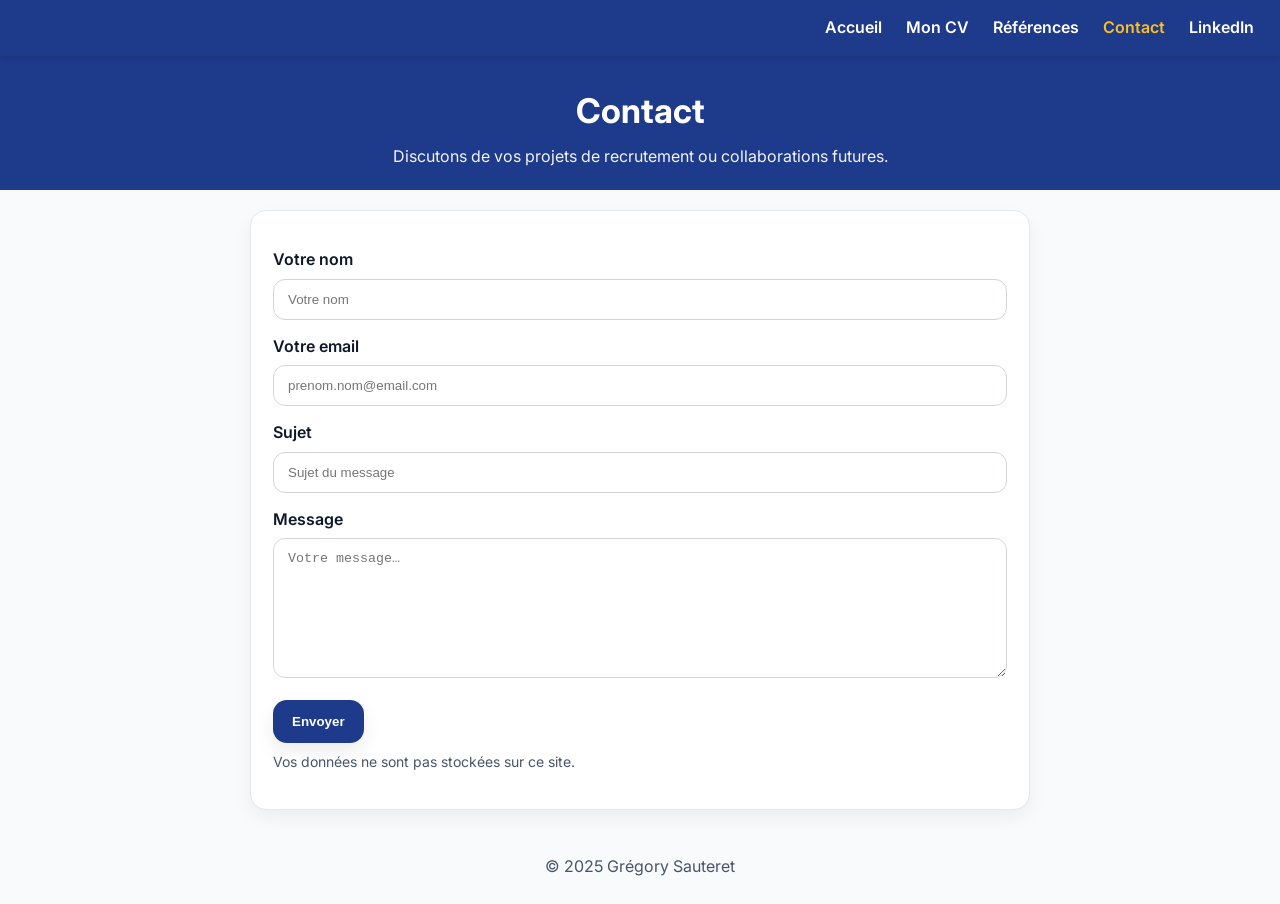
==== contact.html @ 287b47a6 "Add files via upload" ====
<!doctype html>
<html lang="fr">
<head>
<meta charset="utf-8" />
<meta name="viewport" content="width=device-width, initial-scale=1" />
<title>Contact — Grégory Sauteret</title>
<meta name="description" content="Contactez Grégory Sauteret pour vos besoins de recrutement tech et projets de talent acquisition." />
<link href="https://fonts.googleapis.com/css2?family=Inter:wght@400;600;700&display=swap" rel="stylesheet"/>

<style>
  :root{ --bg:#f9fafb; --text:#0f172a; --muted:#475569; --brand:#1e3a8a; --accent:#fbbf24; }
  @media (prefers-color-scheme:dark){
    :root{ --bg:#0b0c10; --text:#e8eaed; --muted:#a6adbb; --brand:#1e40af; --accent:#facc15; }
  }

  *{box-sizing:border-box}
  body{margin:0;font-family:'Inter',system-ui,-apple-system,Segoe UI,Roboto,Ubuntu,sans-serif;background:var(--bg);color:var(--text);line-height:1.6}

  /* Nav avec brillance dorée */
  nav{position:fixed;top:0;left:0;right:0;z-index:1000;height:56px;background:var(--brand);
      display:flex;align-items:center;justify-content:flex-end;gap:20px;padding:0 24px;box-shadow:0 2px 6px rgba(0,0,0,.1)}
  nav a{color:#fff;text-decoration:none;font-weight:600;position:relative;overflow:hidden;padding:0 2px;transition:color .3s}
  nav a::before{content:"";position:absolute;top:0;left:-100%;width:100%;height:100%;
      background:linear-gradient(120deg,transparent,rgba(251,191,36,.85),transparent);transition:all .6s ease}
  nav a:hover{color:var(--accent)} nav a:hover::before{left:100%}
  nav a::after{content:"";position:absolute;left:0;bottom:-3px;width:0;height:2px;background:var(--accent);transition:width .3s}
  nav a:hover::after{width:100%} nav a[aria-current="page"]{color:var(--accent)} nav a[aria-current="page"]::after{width:100%}

  header{margin-top:56px;background:var(--brand);color:#fff;padding:28px 20px 20px;text-align:center}
  header h1{margin:0 0 6px;font-size:clamp(24px,4.6vw,34px)} header p{margin:0;opacity:.95}

  main{max-width:820px;margin:0 auto;padding:20px}
  .card{background:#fff;border:1px solid #e5e7eb;border-radius:16px;padding:22px;box-shadow:0 8px 18px rgba(0,0,0,.05)}
  @media (prefers-color-scheme:dark){
    .card{background:#121319;border-color:rgba(255,255,255,.12);box-shadow:0 8px 24px rgba(0,0,0,.45)}
  }

  label{font-weight:600;display:block;margin:14px 0 6px}
  input, textarea{width:100%;padding:12px 14px;border-radius:12px;border:1px solid #d1d5db;background:#fff;color:#111}
  textarea{min-height:140px;resize:vertical}
  @media (prefers-color-scheme:dark){
    input,textarea{background:#0f1115;color:#e8eaed;border-color:#2a2f3a}
  }

  /* Boutons UNIFIÉS (bleu → texte doré au survol + haptique) */
  .btn{
    display:inline-flex;align-items:center;justify-content:center;
    padding:13px 18px;border-radius:14px;font-weight:700;text-decoration:none;cursor:pointer;
    border:1px solid transparent;background:var(--brand);color:#fff;
    box-shadow:0 8px 18px rgba(0,0,0,.08);
    transition:transform .14s ease,color .18s ease,box-shadow .18s ease;
  }
  .btn:hover{transform:scale(1.1);color:var(--accent);box-shadow:0 12px 26px rgba(0,0,0,.14)}
  .btn:active{transform:scale(0.985);box-shadow:0 6px 16px rgba(0,0,0,.12)}
  .actions{display:flex;gap:12px;flex-wrap:wrap;margin-top:14px}

  .hint{color:var(--muted);font-size:14px;margin-top:8px}
  .alert{border-radius:12px;padding:12px 14px;margin-top:14px;font-weight:600}
  .ok{background:#ecfdf5;color:#065f46;border:1px solid #bbf7d0}
  .err{background:#fef2f2;color:#991b1b;border:1px solid #fecaca}

  footer{text-align:center;color:var(--muted);padding:24px}
</style>
</head>
<body>
  <nav>
    <a href="index.html">Accueil</a>
    <a href="cvinteractif.html">Mon CV</a>
    <a href="references.html">Références</a>
    <a href="contact.html" aria-current="page">Contact</a>
    <a href="https://www.linkedin.com/in/gsauteret/" target="_blank" rel="noopener">LinkedIn</a>
  </nav>

  <header>
    <h1>Contact</h1>
    <p>Discutons de vos projets de recrutement ou collaborations futures.</p>
  </header>

  <main>
    <div class="card">
      <form id="contactForm" action="https://formspree.io/f/xpwyjjzn" method="POST" novalidate>
        <label for="name">Votre nom</label>
        <input id="name" name="name" type="text" placeholder="Votre nom" required />

        <label for="email">Votre email</label>
        <input id="email" name="_replyto" type="email" placeholder="prenom.nom@email.com" required />

        <label for="subject">Sujet</label>
        <input id="subject" name="subject" type="text" placeholder="Sujet du message" required />

        <label for="message">Message</label>
        <textarea id="message" name="message" placeholder="Votre message…" required></textarea>

        <!-- Honeypot anti-bot -->
        <input type="text" name="_gotcha" style="display:none" tabindex="-1" autocomplete="off" />

        <div class="actions">
          <button class="btn" id="sendBtn" type="submit">Envoyer</button>
          
        </div>

        <p class="hint">Vos données ne sont pas stockées sur ce site.</p>
        <div id="ok" class="alert ok" style="display:none">Merci ! Votre message a bien été envoyé.</div>
        <div id="ko" class="alert err" style="display:none">Oups, l’envoi a échoué. Réessayez plus tard ou via LinkedIn.</div>
      </form>
    </div>
  </main>

  <footer>© 2025 Grégory Sauteret</footer>

  <script>
    // Envoi AJAX Formspree + états propres
    const form = document.getElementById('contactForm');
    const ok = document.getElementById('ok');
    const ko = document.getElementById('ko');
    const btn = document.getElementById('sendBtn');

    form.addEventListener('submit', async (e)=>{
      e.preventDefault();
      ok.style.display='none'; ko.style.display='none';
      btn.disabled = true;

      try{
        const fd = new FormData(form);
        const r = await fetch(form.action, { method:'POST', body:fd, headers:{ 'Accept':'application/json' }});
        if(r.ok){
          ok.style.display='block';
          form.reset();
        }else{
          ko.style.display='block';
        }
      }catch(_){
        ko.style.display='block';
      }finally{
        btn.disabled = false;
      }
    });

    // Haptique pour tous les .btn
    (function(){
      if(!("vibrate" in navigator)) return;
      const buzzHover = ()=>navigator.vibrate(18);
      const buzzClick = ()=>navigator.vibrate(10);
      document.querySelectorAll(".btn").forEach(b=>{
        b.addEventListener("mouseenter",buzzHover,{passive:true});
        b.addEventListener("click",buzzClick,{passive:true});
      });
    })();
  </script>
</body>
</html>
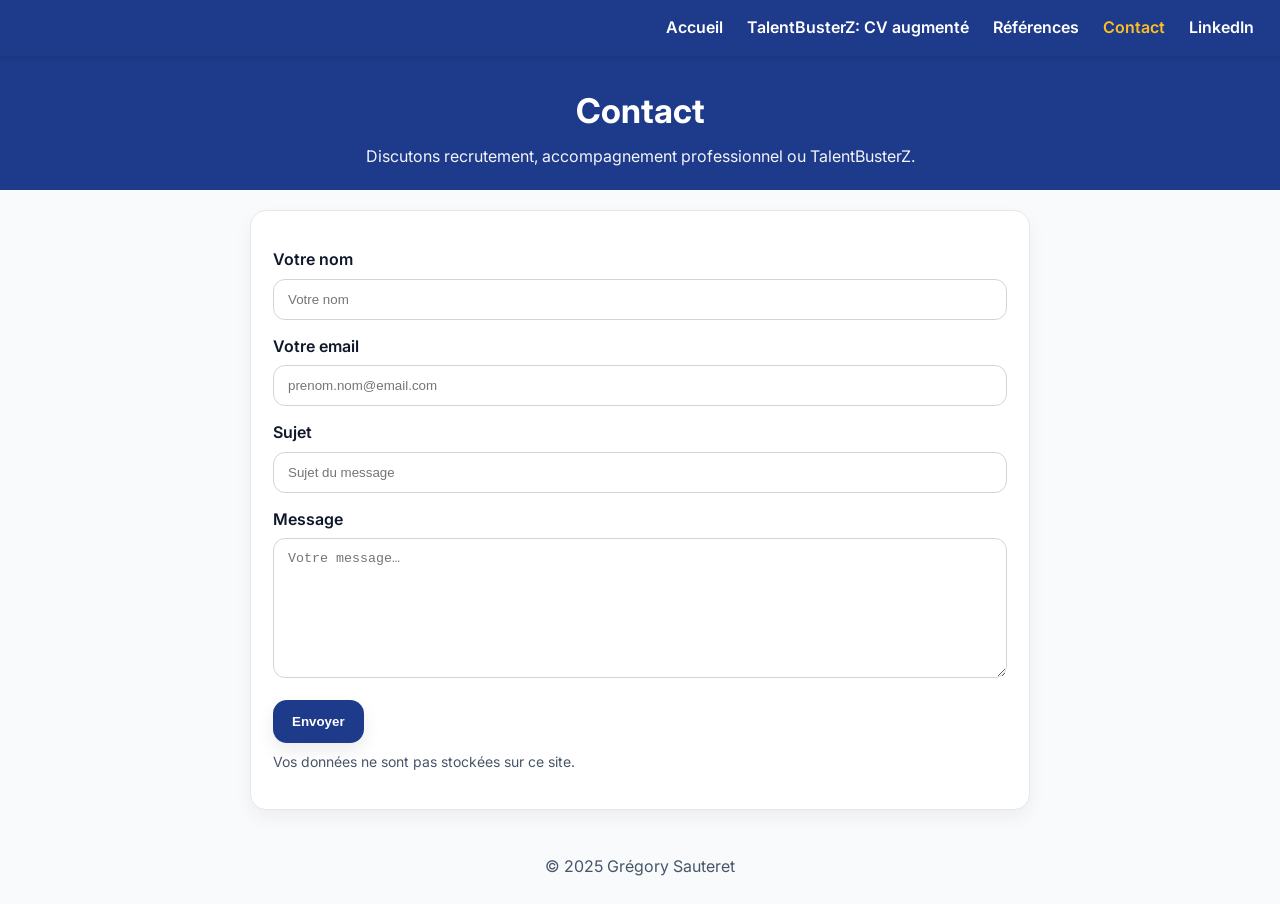
==== commit e17bfb0f: "Add files via upload" ====
--- a/contact.html
+++ b/contact.html
@@ -65,7 +65,7 @@
 <body>
   <nav>
     <a href="index.html">Accueil</a>
-    <a href="cvinteractif.html">Mon CV</a>
+    <a href="talentbusterz.html">TalentBusterZ: CV augmenté</a>
     <a href="references.html">Références</a>
     <a href="contact.html" aria-current="page">Contact</a>
     <a href="https://www.linkedin.com/in/gsauteret/" target="_blank" rel="noopener">LinkedIn</a>
@@ -73,7 +73,7 @@
 
   <header>
     <h1>Contact</h1>
-    <p>Discutons de vos projets de recrutement ou collaborations futures.</p>
+    <p>Discutons recrutement, accompagnement professionnel ou TalentBusterZ.</p>
   </header>
 
   <main>
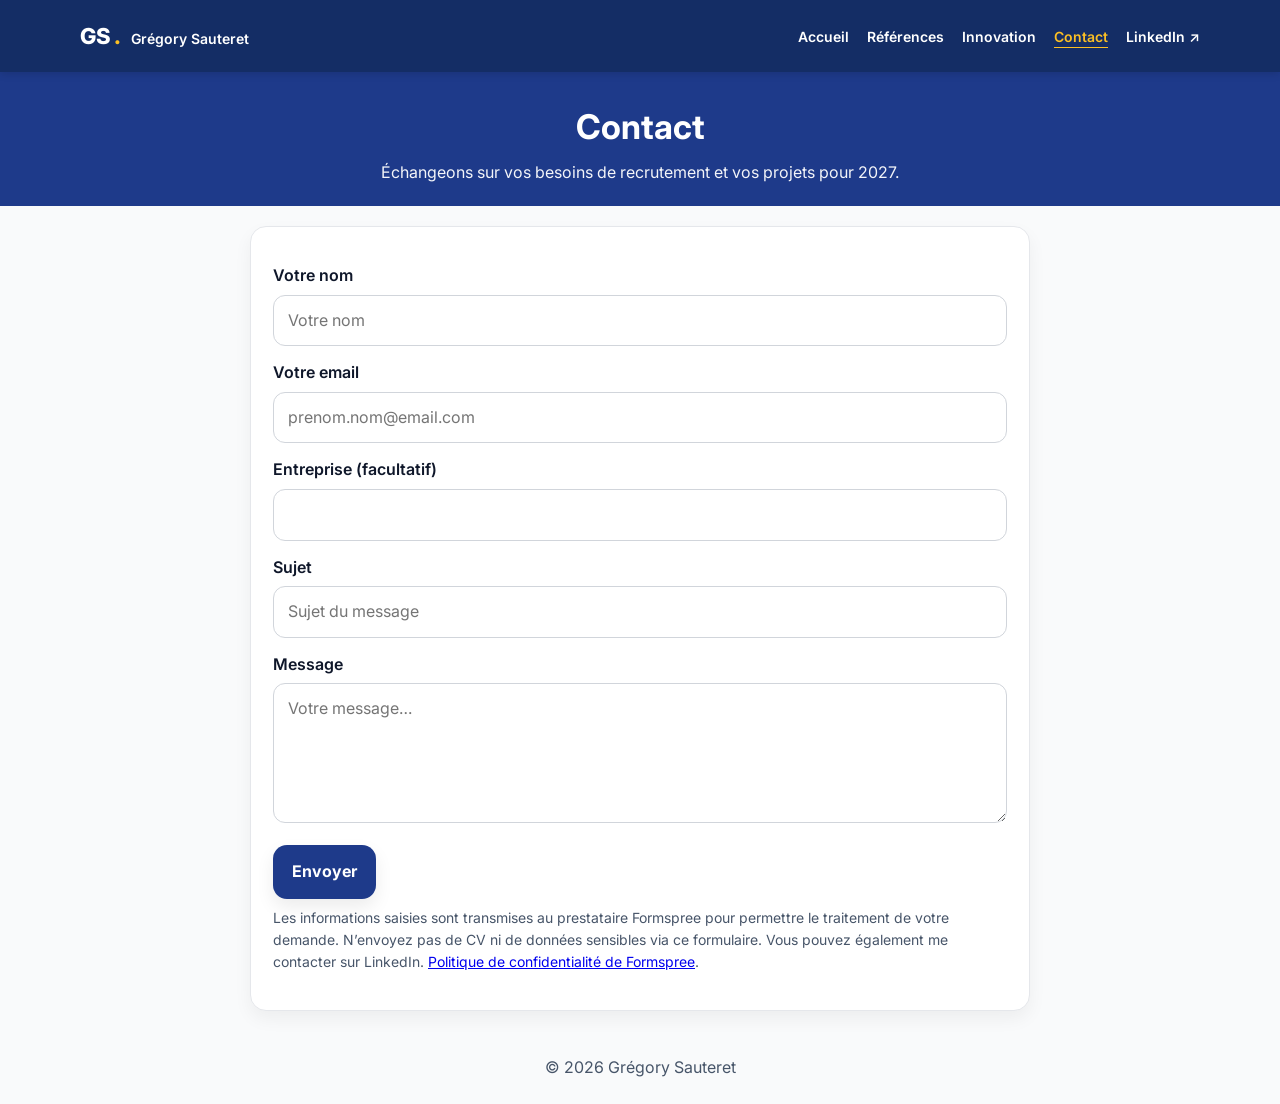
==== commit fca94db0: "Add files via upload" ====
--- a/contact.html
+++ b/contact.html
@@ -61,30 +61,27 @@
 
   footer{text-align:center;color:var(--muted);padding:24px}
 </style>
+<link rel="stylesheet" href="site.css">
 </head>
 <body>
-  <nav>
-    <a href="index.html">Accueil</a>
-    <a href="talentbusterz.html">TalentBusterZ: CV augmenté</a>
-    <a href="references.html">Références</a>
-    <a href="contact.html" aria-current="page">Contact</a>
-    <a href="https://www.linkedin.com/in/gsauteret/" target="_blank" rel="noopener">LinkedIn</a>
-  </nav>
+  <nav class="site-nav" aria-label="Navigation principale"><a class="identity" href="index.html">GS<span>.</span> <span class="identity-name">Grégory Sauteret</span></a><div class="nav-links"><a href="index.html">Accueil</a><a href="references.html">Références</a><a href="talentbusterz.html">Innovation</a><a href="contact.html" aria-current="page">Contact</a><a href="https://www.linkedin.com/in/gsauteret/" target="_blank" rel="noopener">LinkedIn ↗</a></div></nav>
 
   <header>
     <h1>Contact</h1>
-    <p>Discutons recrutement, accompagnement professionnel ou TalentBusterZ.</p>
+    <p>Échangeons sur vos besoins de recrutement et vos projets pour 2027.</p>
   </header>
 
   <main>
     <div class="card">
-      <form id="contactForm" action="https://formspree.io/f/xpwyjjzn" method="POST" novalidate>
+      <form id="contactForm" action="https://formspree.io/f/xpwyjjzn" method="POST">
         <label for="name">Votre nom</label>
-        <input id="name" name="name" type="text" placeholder="Votre nom" required />
+        <input id="name" name="name" autocomplete="name" type="text" placeholder="Votre nom" required />
 
         <label for="email">Votre email</label>
-        <input id="email" name="_replyto" type="email" placeholder="prenom.nom@email.com" required />
+        <input id="email" name="email" autocomplete="email" type="email" placeholder="prenom.nom@email.com" required />
 
+        <label for="company">Entreprise (facultatif)</label>
+        <input id="company" name="company" type="text" autocomplete="organization" />
         <label for="subject">Sujet</label>
         <input id="subject" name="subject" type="text" placeholder="Sujet du message" required />
 
@@ -99,14 +96,14 @@
           
         </div>
 
-        <p class="hint">Vos données ne sont pas stockées sur ce site.</p>
-        <div id="ok" class="alert ok" style="display:none">Merci ! Votre message a bien été envoyé.</div>
-        <div id="ko" class="alert err" style="display:none">Oups, l’envoi a échoué. Réessayez plus tard ou via LinkedIn.</div>
+        <p class="hint">Les informations saisies sont transmises au prestataire Formspree pour permettre le traitement de votre demande. N’envoyez pas de CV ni de données sensibles via ce formulaire. Vous pouvez également me contacter sur LinkedIn. <a href="https://formspree.io/legal/privacy-policy/" target="_blank" rel="noopener">Politique de confidentialité de Formspree</a>.</p>
+        <div id="ok" role="status" class="alert ok" style="display:none">Merci ! Votre message a bien été envoyé.</div>
+        <div id="ko" role="alert" class="alert err" style="display:none">Oups, l’envoi a échoué. Réessayez plus tard ou via LinkedIn.</div>
       </form>
     </div>
   </main>
 
-  <footer>© 2025 Grégory Sauteret</footer>
+  <footer>© 2026 Grégory Sauteret</footer>
 
   <script>
     // Envoi AJAX Formspree + états propres
@@ -126,6 +123,7 @@
         if(r.ok){
           ok.style.display='block';
           form.reset();
+          try { sessionStorage.setItem('gsContactSent','1'); location.assign('merci.html'); } catch (_) { /* confirmation inline */ }
         }else{
           ko.style.display='block';
         }
--- a/site.css
+++ b/site.css
@@ -0,0 +1,9 @@
+/* Navigation et accessibilité communes */
+:root{--nav-h:72px;--brand:#1e3a8a;--accent:#fbbf24}
+nav.site-nav{position:sticky;top:0;min-height:72px;height:auto;display:flex;align-items:center;justify-content:space-between;flex-wrap:wrap;gap:12px;padding:14px max(20px,calc((100% - 1120px)/2));background:#142d65;overflow:visible;font-size:14px;box-shadow:0 2px 8px #0002}
+nav.site-nav .identity{display:inline-flex;align-items:baseline;gap:3px;font-size:22px;font-weight:800;white-space:nowrap;color:#fff}
+nav.site-nav .identity>span:first-child{color:#fbbf24} nav.site-nav .identity-name{font-size:14px;font-weight:600;margin-left:7px}
+nav.site-nav .nav-links{display:flex;gap:18px;align-items:center;flex-wrap:wrap;justify-content:flex-start}nav.site-nav a{color:#fff;white-space:nowrap;overflow:visible;padding:4px 0;line-height:1.5}nav.site-nav a::before,nav.site-nav a::after{display:none}nav.site-nav a[aria-current="page"]{color:#fbbf24;text-decoration:underline;text-underline-offset:5px}nav.site-nav a:hover{color:#fbbf24}
+header{margin-top:0!important}.hero{margin-top:0!important}a:focus-visible,button:focus-visible,input:focus-visible,textarea:focus-visible,select:focus-visible,summary:focus-visible{outline:3px solid #c68b00;outline-offset:4px}button,input,textarea,select{font:inherit}a,button,summary{-webkit-tap-highlight-color:transparent}html{scroll-padding-top:140px} .btn:hover{transform:none!important}
+@media(max-width:700px){nav.site-nav{position:relative;padding:14px 16px;gap:9px}nav.site-nav .nav-links{gap:8px 16px;line-height:1.4;font-size:13px}nav.site-nav .identity-name{font-size:14px}html{scroll-padding-top:12px}}
+@media(prefers-reduced-motion:reduce){*,*::before,*::after{animation:none!important;transition:none!important;scroll-behavior:auto!important}}
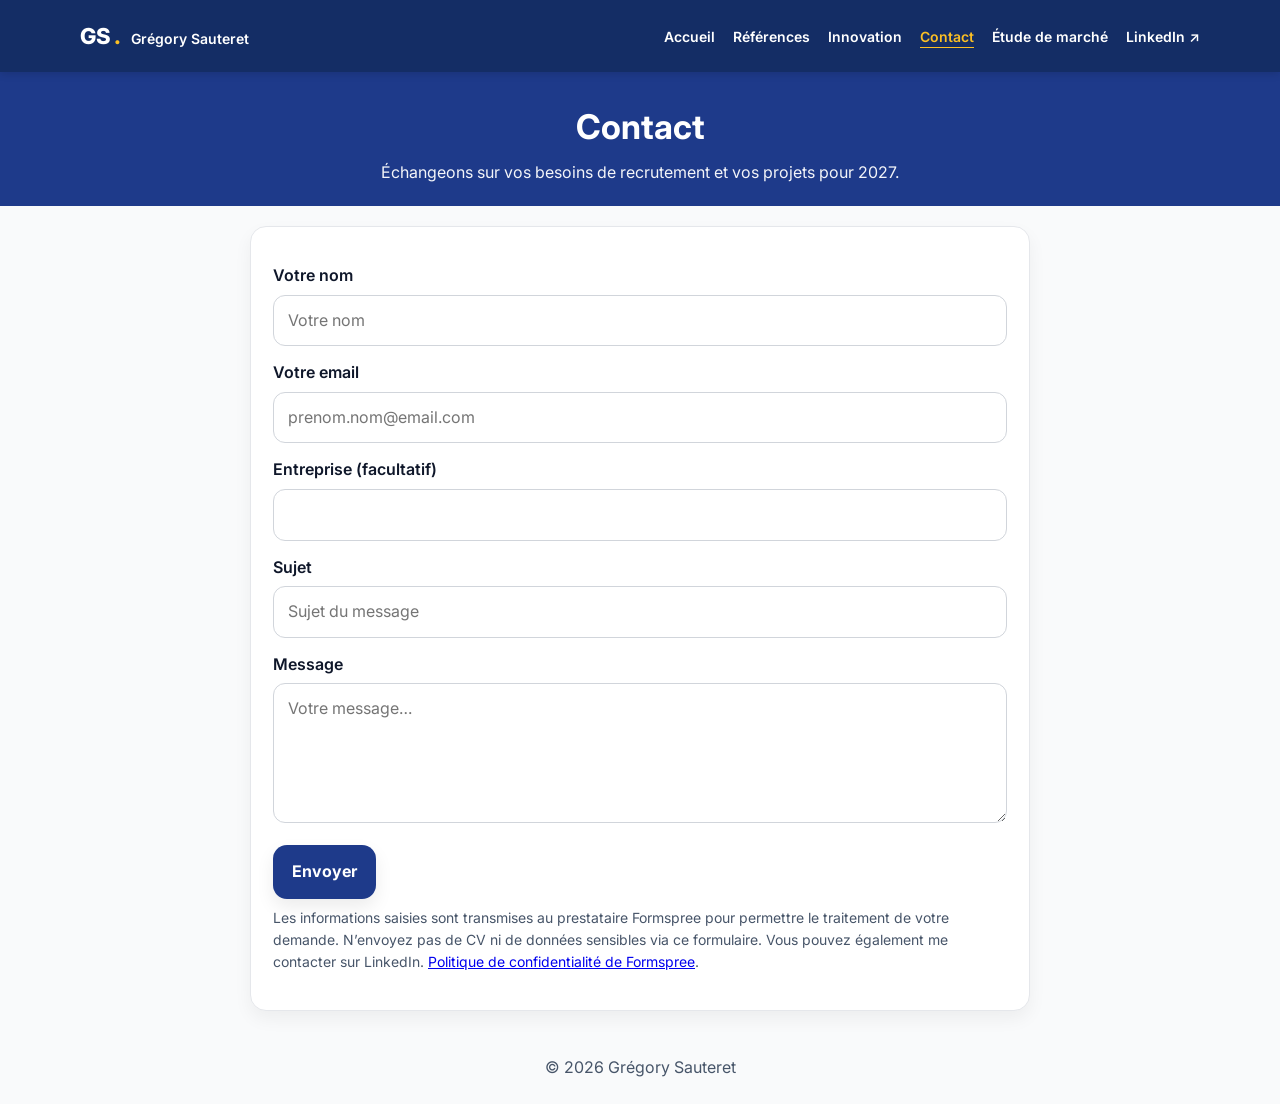
==== commit 94135626: "Add files via upload" ====
--- a/contact.html
+++ b/contact.html
@@ -64,7 +64,7 @@
 <link rel="stylesheet" href="site.css">
 </head>
 <body>
-  <nav class="site-nav" aria-label="Navigation principale"><a class="identity" href="index.html">GS<span>.</span> <span class="identity-name">Grégory Sauteret</span></a><div class="nav-links"><a href="index.html">Accueil</a><a href="references.html">Références</a><a href="talentbusterz.html">Innovation</a><a href="contact.html" aria-current="page">Contact</a><a href="https://www.linkedin.com/in/gsauteret/" target="_blank" rel="noopener">LinkedIn ↗</a></div></nav>
+  <nav class="site-nav" aria-label="Navigation principale"><a class="identity" href="index.html">GS<span>.</span> <span class="identity-name">Grégory Sauteret</span></a><div class="nav-links"><a href="index.html">Accueil</a><a href="references.html">Références</a><a href="talentbusterz.html">Innovation</a><a href="contact.html" aria-current="page">Contact</a><a href="questionnaire.html">Étude de marché</a><a href="https://www.linkedin.com/in/gsauteret/" target="_blank" rel="noopener">LinkedIn ↗</a></div></nav>
 
   <header>
     <h1>Contact</h1>
--- a/site.css
+++ b/site.css
@@ -7,3 +7,9 @@
 header{margin-top:0!important}.hero{margin-top:0!important}a:focus-visible,button:focus-visible,input:focus-visible,textarea:focus-visible,select:focus-visible,summary:focus-visible{outline:3px solid #c68b00;outline-offset:4px}button,input,textarea,select{font:inherit}a,button,summary{-webkit-tap-highlight-color:transparent}html{scroll-padding-top:140px} .btn:hover{transform:none!important}
 @media(max-width:700px){nav.site-nav{position:relative;padding:14px 16px;gap:9px}nav.site-nav .nav-links{gap:8px 16px;line-height:1.4;font-size:13px}nav.site-nav .identity-name{font-size:14px}html{scroll-padding-top:12px}}
 @media(prefers-reduced-motion:reduce){*,*::before,*::after{animation:none!important;transition:none!important;scroll-behavior:auto!important}}
+
+/* V3 */
+.proof-grid{display:grid;grid-template-columns:repeat(4,minmax(0,1fr));gap:16px;margin:22px 0}.case-grid{grid-template-columns:repeat(3,minmax(0,1fr))}.v3-card{background:#f7f9fc;border:1px solid #dce3ef;border-radius:12px;padding:18px;color:#15243a}.v3-kicker{font-size:13px;letter-spacing:.1em;font-weight:800;color:#846000}.v3-cta{display:inline-block;background:#142d65;color:#fff!important;border-radius:8px;padding:12px 16px;font-weight:700;text-decoration:none}.v3-cta:hover{background:#234486}.v3-form{display:grid;gap:10px;margin:16px 0}.v3-form label{font-weight:650;color:#142d65}.v3-form input:not([type=checkbox]):not([type=radio]),.v3-form select,.v3-form textarea{box-sizing:border-box;width:100%;padding:10px 12px;border:1px solid #899ab2;border-radius:7px;background:#fff;color:#15243a;min-height:44px}.v3-form textarea{min-height:100px;resize:vertical}.v3-form small{color:#526174}.v3-result{display:block;padding:14px;border-left:4px solid #e9bb4c;background:#edf2fa;color:#142d65;font-weight:750}.v3-form fieldset{min-width:0;border:1px solid #dce3ef;padding:22px;border-radius:12px;background:white}.v3-form legend{font-weight:800;color:#142d65;padding:0 7px}.v3-form fieldset>label{display:block;margin:14px 0 5px}.v3-form .choice{display:flex;gap:10px;align-items:flex-start;margin:8px 0;font-weight:400;color:#344761}.v3-form .choice input{flex:none;margin-top:5px}.v3-form button{cursor:pointer;border:0}.v3-form .notice{font-size:14px;color:#46566d}.v3-form [hidden]{display:none!important}@media(max-width:900px){.proof-grid{grid-template-columns:repeat(2,minmax(0,1fr))}}@media(max-width:520px){.proof-grid,.case-grid{grid-template-columns:1fr}.v3-form fieldset{padding:14px}}
+
+/* V4 — offre d’entrée, TBZ Cloud et Private */
+.v4-entry{border-top:4px solid #e9bb4c!important;scroll-margin-top:150px!important}.v4-entry .button{margin-top:18px}.v4-offers{display:grid;grid-template-columns:repeat(2,minmax(0,1fr));gap:18px;margin:24px 0}.v4-product{min-width:0;background:#fff;border:1px solid #dce3ef;border-top:4px solid #e9bb4c;border-radius:12px;padding:22px;color:#15243a}.v4-product h3{font-size:26px;color:#142d65}.v4-product li{margin:8px 0;color:#344761}.v4-product ul{padding-left:20px}.v4-promise{font-weight:700;color:#142d65}.v4-crowd{padding:24px;background:#edf2fa;border-radius:14px;margin-top:24px;color:#15243a}.v4-note{font-size:14px;color:#46566d}.v3-form #contact-fields [hidden]{display:none!important}.v3-form #contact-fields label{display:block;margin-top:12px}.v3-form #crowdfunding-interest{scroll-margin-top:150px;border-top:1px solid #dce3ef;margin-top:16px;padding-top:12px}@media(max-width:760px){.v4-offers{grid-template-columns:1fr}.v4-product,.v4-crowd{padding:16px}.v4-entry,.v3-form #crowdfunding-interest{scroll-margin-top:20px!important}}
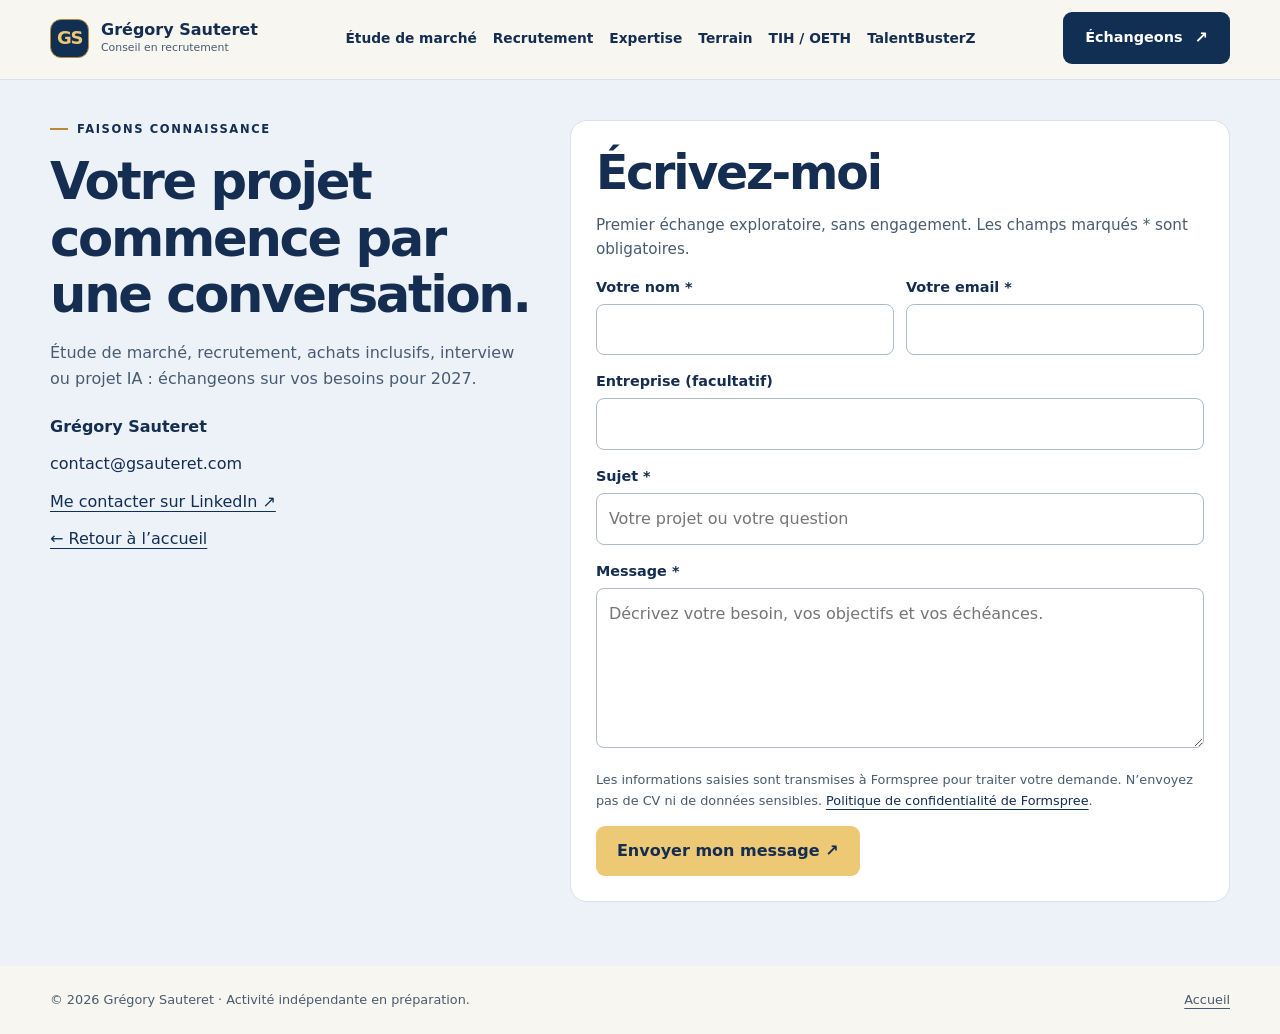
==== commit 9ff072bd: "Add files via upload" ====
--- a/contact.html
+++ b/contact.html
@@ -1,149 +1,8 @@
-<!doctype html>
-<html lang="fr">
-<head>
-<meta charset="utf-8" />
-<meta name="viewport" content="width=device-width, initial-scale=1" />
-<title>Contact — Grégory Sauteret</title>
-<meta name="description" content="Contactez Grégory Sauteret pour vos besoins de recrutement tech et projets de talent acquisition." />
-<link href="https://fonts.googleapis.com/css2?family=Inter:wght@400;600;700&display=swap" rel="stylesheet"/>
-
-<style>
-  :root{ --bg:#f9fafb; --text:#0f172a; --muted:#475569; --brand:#1e3a8a; --accent:#fbbf24; }
-  @media (prefers-color-scheme:dark){
-    :root{ --bg:#0b0c10; --text:#e8eaed; --muted:#a6adbb; --brand:#1e40af; --accent:#facc15; }
-  }
-
-  *{box-sizing:border-box}
-  body{margin:0;font-family:'Inter',system-ui,-apple-system,Segoe UI,Roboto,Ubuntu,sans-serif;background:var(--bg);color:var(--text);line-height:1.6}
-
-  /* Nav avec brillance dorée */
-  nav{position:fixed;top:0;left:0;right:0;z-index:1000;height:56px;background:var(--brand);
-      display:flex;align-items:center;justify-content:flex-end;gap:20px;padding:0 24px;box-shadow:0 2px 6px rgba(0,0,0,.1)}
-  nav a{color:#fff;text-decoration:none;font-weight:600;position:relative;overflow:hidden;padding:0 2px;transition:color .3s}
-  nav a::before{content:"";position:absolute;top:0;left:-100%;width:100%;height:100%;
-      background:linear-gradient(120deg,transparent,rgba(251,191,36,.85),transparent);transition:all .6s ease}
-  nav a:hover{color:var(--accent)} nav a:hover::before{left:100%}
-  nav a::after{content:"";position:absolute;left:0;bottom:-3px;width:0;height:2px;background:var(--accent);transition:width .3s}
-  nav a:hover::after{width:100%} nav a[aria-current="page"]{color:var(--accent)} nav a[aria-current="page"]::after{width:100%}
-
-  header{margin-top:56px;background:var(--brand);color:#fff;padding:28px 20px 20px;text-align:center}
-  header h1{margin:0 0 6px;font-size:clamp(24px,4.6vw,34px)} header p{margin:0;opacity:.95}
-
-  main{max-width:820px;margin:0 auto;padding:20px}
-  .card{background:#fff;border:1px solid #e5e7eb;border-radius:16px;padding:22px;box-shadow:0 8px 18px rgba(0,0,0,.05)}
-  @media (prefers-color-scheme:dark){
-    .card{background:#121319;border-color:rgba(255,255,255,.12);box-shadow:0 8px 24px rgba(0,0,0,.45)}
-  }
-
-  label{font-weight:600;display:block;margin:14px 0 6px}
-  input, textarea{width:100%;padding:12px 14px;border-radius:12px;border:1px solid #d1d5db;background:#fff;color:#111}
-  textarea{min-height:140px;resize:vertical}
-  @media (prefers-color-scheme:dark){
-    input,textarea{background:#0f1115;color:#e8eaed;border-color:#2a2f3a}
-  }
-
-  /* Boutons UNIFIÉS (bleu → texte doré au survol + haptique) */
-  .btn{
-    display:inline-flex;align-items:center;justify-content:center;
-    padding:13px 18px;border-radius:14px;font-weight:700;text-decoration:none;cursor:pointer;
-    border:1px solid transparent;background:var(--brand);color:#fff;
-    box-shadow:0 8px 18px rgba(0,0,0,.08);
-    transition:transform .14s ease,color .18s ease,box-shadow .18s ease;
-  }
-  .btn:hover{transform:scale(1.1);color:var(--accent);box-shadow:0 12px 26px rgba(0,0,0,.14)}
-  .btn:active{transform:scale(0.985);box-shadow:0 6px 16px rgba(0,0,0,.12)}
-  .actions{display:flex;gap:12px;flex-wrap:wrap;margin-top:14px}
-
-  .hint{color:var(--muted);font-size:14px;margin-top:8px}
-  .alert{border-radius:12px;padding:12px 14px;margin-top:14px;font-weight:600}
-  .ok{background:#ecfdf5;color:#065f46;border:1px solid #bbf7d0}
-  .err{background:#fef2f2;color:#991b1b;border:1px solid #fecaca}
-
-  footer{text-align:center;color:var(--muted);padding:24px}
-</style>
-<link rel="stylesheet" href="site.css">
-</head>
-<body>
-  <nav class="site-nav" aria-label="Navigation principale"><a class="identity" href="index.html">GS<span>.</span> <span class="identity-name">Grégory Sauteret</span></a><div class="nav-links"><a href="index.html">Accueil</a><a href="references.html">Références</a><a href="talentbusterz.html">Innovation</a><a href="contact.html" aria-current="page">Contact</a><a href="questionnaire.html">Étude de marché</a><a href="https://www.linkedin.com/in/gsauteret/" target="_blank" rel="noopener">LinkedIn ↗</a></div></nav>
-
-  <header>
-    <h1>Contact</h1>
-    <p>Échangeons sur vos besoins de recrutement et vos projets pour 2027.</p>
-  </header>
-
-  <main>
-    <div class="card">
-      <form id="contactForm" action="https://formspree.io/f/xpwyjjzn" method="POST">
-        <label for="name">Votre nom</label>
-        <input id="name" name="name" autocomplete="name" type="text" placeholder="Votre nom" required />
-
-        <label for="email">Votre email</label>
-        <input id="email" name="email" autocomplete="email" type="email" placeholder="prenom.nom@email.com" required />
-
-        <label for="company">Entreprise (facultatif)</label>
-        <input id="company" name="company" type="text" autocomplete="organization" />
-        <label for="subject">Sujet</label>
-        <input id="subject" name="subject" type="text" placeholder="Sujet du message" required />
-
-        <label for="message">Message</label>
-        <textarea id="message" name="message" placeholder="Votre message…" required></textarea>
-
-        <!-- Honeypot anti-bot -->
-        <input type="text" name="_gotcha" style="display:none" tabindex="-1" autocomplete="off" />
-
-        <div class="actions">
-          <button class="btn" id="sendBtn" type="submit">Envoyer</button>
-          
-        </div>
-
-        <p class="hint">Les informations saisies sont transmises au prestataire Formspree pour permettre le traitement de votre demande. N’envoyez pas de CV ni de données sensibles via ce formulaire. Vous pouvez également me contacter sur LinkedIn. <a href="https://formspree.io/legal/privacy-policy/" target="_blank" rel="noopener">Politique de confidentialité de Formspree</a>.</p>
-        <div id="ok" role="status" class="alert ok" style="display:none">Merci ! Votre message a bien été envoyé.</div>
-        <div id="ko" role="alert" class="alert err" style="display:none">Oups, l’envoi a échoué. Réessayez plus tard ou via LinkedIn.</div>
-      </form>
-    </div>
-  </main>
-
-  <footer>© 2026 Grégory Sauteret</footer>
-
-  <script>
-    // Envoi AJAX Formspree + états propres
-    const form = document.getElementById('contactForm');
-    const ok = document.getElementById('ok');
-    const ko = document.getElementById('ko');
-    const btn = document.getElementById('sendBtn');
-
-    form.addEventListener('submit', async (e)=>{
-      e.preventDefault();
-      ok.style.display='none'; ko.style.display='none';
-      btn.disabled = true;
-
-      try{
-        const fd = new FormData(form);
-        const r = await fetch(form.action, { method:'POST', body:fd, headers:{ 'Accept':'application/json' }});
-        if(r.ok){
-          ok.style.display='block';
-          form.reset();
-          try { sessionStorage.setItem('gsContactSent','1'); location.assign('merci.html'); } catch (_) { /* confirmation inline */ }
-        }else{
-          ko.style.display='block';
-        }
-      }catch(_){
-        ko.style.display='block';
-      }finally{
-        btn.disabled = false;
-      }
-    });
-
-    // Haptique pour tous les .btn
-    (function(){
-      if(!("vibrate" in navigator)) return;
-      const buzzHover = ()=>navigator.vibrate(18);
-      const buzzClick = ()=>navigator.vibrate(10);
-      document.querySelectorAll(".btn").forEach(b=>{
-        b.addEventListener("mouseenter",buzzHover,{passive:true});
-        b.addEventListener("click",buzzClick,{passive:true});
-      });
-    })();
-  </script>
-</body>
-</html>
+<!doctype html><html lang="fr"><head><meta charset="utf-8"><meta name="viewport" content="width=device-width,initial-scale=1"><title>Contact | Grégory Sauteret</title><meta name="description" content="Échangeons sur vos besoins de recrutement, d’étude de marché, d’achats inclusifs ou de solutions TalentBusterZ."><link rel="icon" type="image/svg+xml" href="favicon.svg"><link rel="stylesheet" href="style.css"><style>
+.contact-page{padding:40px 0 64px;min-height:70vh;background:#edf2f9}.contact-layout{display:grid;grid-template-columns:0.85fr 1.15fr;gap:32px;align-items:start}.contact-page h1{font-size:clamp(2rem,4vw,3.2rem);line-height:1.1;margin:12px 0 18px}.contact-form{display:grid;gap:15px}.contact-form label{display:block;font-size:.9rem;font-weight:700;margin-bottom:5px}.contact-form input:not([type=hidden]),.contact-form textarea{width:100%;border:1px solid #aabbd2;border-radius:8px;background:#fff;color:#112e53;padding:12px;font:inherit}.contact-form textarea{min-height:160px;resize:vertical}.contact-form input:focus,.contact-form textarea:focus{outline:2px solid #b88a36;outline-offset:2px}.contact-form button{font:inherit;font-weight:700;cursor:pointer;border:0;justify-self:start}.contact-form button:disabled{opacity:.6;cursor:wait}.contact-form .row-fields{display:grid;grid-template-columns:1fr 1fr;gap:12px}.contact-form [hidden]{display:none!important}.form-feedback{padding:12px;border:1px solid #82b7a0;border-radius:8px;background:#edf8ef;color:#145437}.form-feedback.error{border-color:#cf8f8f;background:#fff0f0;color:#8b2020}.contact-links{display:flex;flex-direction:column;gap:12px;margin-top:22px;align-items:flex-start}.contact-form .hint{font-size:.8rem;color:#485b71}.contact-form .trap{position:absolute;left:-10000px;width:1px;height:1px;overflow:hidden}@media(max-width:720px){.contact-layout,.contact-form .row-fields{grid-template-columns:1fr}.contact-page{padding:24px 0 40px}.contact-form button{width:100%}}
+</style></head><body class="subpage"><a class="skip" href="#accueil">Aller au contenu</a><header><nav aria-label="Navigation principale" class="wrap"><a class="brand" href="index.html#accueil"><span aria-hidden="true" class="brandmark">GS</span><span><strong>Grégory Sauteret</strong><small>Conseil en recrutement</small></span></a><button aria-controls="navigation" aria-expanded="false" class="menu">Menu</button><div class="navlinks" id="navigation"><a href="index.html#marche">Étude de marché</a><a href="index.html#services">Recrutement</a><a href="index.html#difference">Expertise</a><a href="interviews.html">Terrain</a><a href="index.html#inclusion">TIH / OETH</a><a href="talentbusterz.html">TalentBusterZ</a></div><a class="button" href="contact.html" aria-current="page">Échangeons <span aria-hidden="true" class="arrow">↗</span></a></nav><div aria-hidden="true" class="progress"><span id="progress"></span></div></header>
+<main id="accueil" class="contact-page"><div class="wrap contact-layout"><div><p class="eyebrow">Faisons connaissance</p><h1>Votre projet commence par une conversation.</h1><p>Étude de marché, recrutement, achats inclusifs, interview ou projet IA : échangeons sur vos besoins pour 2027.</p><div class="contact-links"><strong>Grégory Sauteret</strong><span>contact@gsauteret.com</span><a href="https://www.linkedin.com/in/gsauteret/" target="_blank" rel="noopener noreferrer">Me contacter sur LinkedIn ↗</a><a href="index.html">← Retour à l’accueil</a></div></div><div class="card"><h2>Écrivez-moi</h2><p class="small">Premier échange exploratoire, sans engagement. Les champs marqués * sont obligatoires.</p><form id="contactForm" class="contact-form" action="https://formspree.io/f/xpwyjjzn" method="POST"><div class="row-fields"><div><label for="name">Votre nom *</label><input id="name" name="name" autocomplete="name" required maxlength="200"></div><div><label for="email">Votre email *</label><input id="email" name="email" type="email" autocomplete="email" required maxlength="254"></div></div><div><label for="company">Entreprise (facultatif)</label><input id="company" name="company" autocomplete="organization" maxlength="200"></div><div><label for="subject">Sujet *</label><input id="subject" name="subject" required maxlength="250" placeholder="Votre projet ou votre question"></div><div><label for="message">Message *</label><textarea id="message" name="message" required maxlength="5000" placeholder="Décrivez votre besoin, vos objectifs et vos échéances."></textarea></div><div class="trap" aria-hidden="true"><label for="gotcha">Laisser vide</label><input id="gotcha" name="_gotcha" tabindex="-1" autocomplete="off"></div><p class="hint">Les informations saisies sont transmises à Formspree pour traiter votre demande. N’envoyez pas de CV ni de données sensibles. <a href="https://formspree.io/legal/privacy-policy/" target="_blank" rel="noopener noreferrer">Politique de confidentialité de Formspree</a>.</p><button class="button gold-button" id="sendBtn" type="submit">Envoyer mon message ↗</button><p id="ok" class="form-feedback" role="status" hidden>Merci ! Votre message a bien été envoyé.</p><p id="ko" class="form-feedback error" role="alert" hidden>L’envoi a échoué. Réessayez plus tard ou contactez-moi sur LinkedIn.</p></form></div></div></main><footer><div class="wrap footer"><span>© 2026 Grégory Sauteret · Activité indépendante en préparation.</span><a href="index.html">Accueil</a></div></footer><script src="script.js" defer></script><script>
+const contactForm=document.getElementById('contactForm'), subjectInput=document.getElementById('subject'), messageInput=document.getElementById('message'),sendBtn=document.getElementById('sendBtn'),ok=document.getElementById('ok'),ko=document.getElementById('ko');
+const params=new URLSearchParams(location.search);subjectInput.value=(params.get('subject')||'').slice(0,250);const guide=params.get('body');if(guide)messageInput.placeholder=guide.slice(0,1500);
+contactForm.addEventListener('submit',async(e)=>{e.preventDefault();ok.hidden=true;ko.hidden=true;sendBtn.disabled=true;sendBtn.textContent='Envoi en cours…';try{const response=await fetch(contactForm.action,{method:'POST',body:new FormData(contactForm),headers:{Accept:'application/json'}});if(!response.ok)throw new Error('Envoi refusé');contactForm.reset();ok.hidden=false;}catch(_){ko.hidden=false;}finally{sendBtn.disabled=false;sendBtn.textContent='Envoyer mon message ↗';}});
+</script></body></html>
--- a/style.css
+++ b/style.css
@@ -0,0 +1,22 @@
+
+:root{--ink:#142d50;--muted:#485b71;--teal:#1c4d85;--deep:#112e53;--mint:#edf2f9;--cream:#f8f6f0;--white:#fff;--line:#d9e1ec;--gold:#a47722;--sans:system-ui,-apple-system,BlinkMacSystemFont,"Segoe UI",sans-serif}*{box-sizing:border-box}html{scroll-behavior:smooth;scroll-padding-top:100px}body{margin:0;font:16px/1.6 var(--sans);color:var(--ink);background:var(--cream)}a{color:var(--deep);text-underline-offset:4px}a:focus-visible,button:focus-visible,summary:focus-visible{outline:3px solid #a47722;outline-offset:4px}button,summary,a{-webkit-tap-highlight-color:transparent}button{font:inherit}h1,h2,h3,p{margin:0}h1,h2,h3{line-height:1.12;letter-spacing:-.045em}h1{font-size:clamp(2.7rem,4.7vw,4.25rem);font-weight:760}h2{font-size:clamp(2rem,3.7vw,3.25rem);font-weight:740}h3{font-size:1.3rem;letter-spacing:-.025em}p{color:var(--muted)}.wrap{width:min(1180px,100% - 64px);margin:auto}.eyebrow{font-size:.72rem;font-weight:780;letter-spacing:.14em;text-transform:uppercase;color:var(--deep);display:flex;align-items:center;gap:9px;margin-bottom:15px}.eyebrow:before{content:"";width:18px;height:2px;background:var(--teal)}.button{display:inline-flex;align-items:center;justify-content:center;gap:12px;min-height:48px;padding:12px 21px;border:1px solid transparent;border-radius:9px;background:var(--teal);color:#fff;font-size:.9rem;font-weight:720;text-decoration:none;transition:background .2s}.button:hover{background:var(--deep)}.button.secondary{background:transparent;color:var(--deep);border-color:#b7c7dd}.button.secondary:hover{background:var(--mint)}.arrow{font-size:1.12em}.actions{display:flex;flex-wrap:wrap;gap:12px;align-items:center;margin-top:25px}.section{padding:76px 0}.white{background:white}.section-head{display:grid;grid-template-columns:1.1fr .9fr;align-items:end;gap:35px;margin-bottom:32px}.section-head p{max-width:490px}.small{font-size:.85rem}.accent{color:var(--teal)}.skip{position:absolute;left:12px;top:-80px;padding:10px;background:white;z-index:99}.skip:focus{top:12px}header{position:sticky;top:0;z-index:10;background:rgba(248,246,240,.97);border-bottom:1px solid var(--line)}nav{min-height:76px;display:flex;align-items:center;justify-content:space-between;gap:20px}.brand{display:flex;align-items:center;gap:12px;color:var(--ink);text-decoration:none}.brandmark{width:39px;height:39px;display:grid;place-items:center;color:#fff;background:var(--deep);border-radius:11px;font-weight:800;letter-spacing:-.08em;font-size:18px}.brand strong{font-size:1rem;display:block;line-height:1.2}.brand small{display:block;font-size:.68rem;color:var(--muted)}.navlinks{display:flex;align-items:center;gap:24px;font-size:.86rem;font-weight:650}.navlinks a{text-decoration:none;color:var(--ink)}.navlinks a:hover{color:var(--teal)}.progress{height:3px;background:transparent}.progress span{height:100%;background:var(--teal);display:block;width:0}.menu{display:none;background:transparent;border:1px solid var(--line);border-radius:8px;padding:9px 12px;color:var(--ink)}.hero{padding:65px 0 46px;overflow:hidden}.hero-grid{display:grid;grid-template-columns:1.08fr .92fr;gap:35px;align-items:center}.hero h1{max-width:720px}.hero .lead{font-size:clamp(1.05rem,1.6vw,1.25rem);max-width:650px;margin-top:22px;line-height:1.6}.status{font-size:.79rem;margin-top:18px;display:flex;align-items:center;gap:8px}.status:before{content:"";background:var(--teal);width:8px;height:8px;border-radius:50%;flex:none}.hero-art{border-radius:24px;background:#edf2f9;padding:12px;position:relative;overflow:hidden;border:1px solid #d9e3f0}.hero-art svg{display:block;width:100%;height:auto}.proof{display:grid;grid-template-columns:repeat(3,1fr);gap:0;margin-top:36px;border-top:1px solid var(--line);border-bottom:1px solid var(--line);padding:20px 0}.proof>div{padding:0 22px;border-right:1px solid var(--line)}.proof>div:first-child{padding-left:0}.proof>div:last-child{border:0}.proof b{font-size:1.25rem;display:block;letter-spacing:-.04em}.proof small{color:var(--muted);font-size:.86rem}.cards{display:grid;grid-template-columns:repeat(3,1fr);gap:17px}.card{background:#fff;border:1px solid var(--line);border-radius:17px;padding:25px;display:flex;flex-direction:column;gap:14px}.card p{font-size:.95rem}.card .label{font-size:.72rem;font-weight:750;color:var(--deep);letter-spacing:.08em;text-transform:uppercase}.ic{width:43px;height:43px;padding:9px;border-radius:12px;background:var(--mint);color:var(--deep)}.ic svg{width:100%;height:100%;fill:none;stroke:currentColor;stroke-width:1.8;stroke-linecap:round;stroke-linejoin:round}.card details{margin-top:auto}.card summary{font-size:.87rem}details{border-top:1px solid var(--line);padding-top:12px;margin-top:12px}summary{font-weight:700;cursor:pointer;color:var(--deep);list-style:none;display:flex;align-items:center;justify-content:space-between;gap:16px}summary::-webkit-details-marker{display:none}summary:after{content:"+";font-size:1.3rem;line-height:1}details[open]>summary:after{content:"−"}details p{margin-top:10px;font-size:.93rem}details ul{padding-left:20px;color:var(--muted);font-size:.93rem;margin:10px 0 0}.ribbon{margin-top:26px;padding:20px 24px;border-radius:13px;background:var(--mint);display:flex;align-items:center;justify-content:space-between;gap:20px}.ribbon strong{font-size:1.03rem}.ribbon p{font-size:.9rem}.split{display:grid;grid-template-columns:1fr 1fr;gap:48px;align-items:center}.split h2{margin-bottom:20px}.split p+p{margin-top:12px}.diagram{background:var(--ink);border-radius:22px;padding:26px;color:white;position:relative;overflow:hidden}.diagram .eyebrow{color:#f3dca7}.diagram .eyebrow:before{background:#e7bf69}.diagram h3{font-size:1.55rem;line-height:1.2;margin-bottom:18px}.diagram .layer{padding:15px 17px;border-radius:10px;background:#25486f;display:flex;align-items:center;gap:14px;margin-top:10px}.diagram .layer.primary{background:#f6e8c5;color:var(--ink)}.diagram .layer b{display:block;font-size:.97rem}.diagram .layer span{font-size:.8rem;color:#dce7f5}.diagram .layer.primary span{color:#364d67}.layer .symbol{font-size:1.35rem;font-weight:800;min-width:26px;text-align:center}.diagram .footnote{color:#dce7f5;font-size:.77rem;margin-top:14px}.tags{display:flex;flex-wrap:wrap;gap:7px;margin:20px 0}.tag{font-size:.82rem;padding:5px 10px;border:1px solid #c7d5e7;border-radius:999px;color:var(--deep);background:#f5f8fc}.steps{display:grid;grid-template-columns:repeat(4,1fr);gap:17px;counter-reset:step}.step{border-top:3px solid #d6ad5b;padding:18px 0 0;position:relative}.step:before{counter-increment:step;content:"0" counter(step);display:inline-block;font-size:1.8rem;font-weight:780;letter-spacing:-.06em;color:var(--teal);margin-bottom:9px}.step h3{margin-bottom:9px}.step p{font-size:.93rem}.deliverable{font-size:.79rem;color:var(--deep);margin-top:13px;font-weight:650}.expertise{display:grid;grid-template-columns:1.1fr .9fr;gap:32px;align-items:start}.domains{display:grid;grid-template-columns:1fr 1fr;gap:10px;margin-top:23px}.domain{border:1px solid var(--line);background:white;border-radius:12px;padding:15px;display:flex;align-items:center;gap:10px;font-size:.9rem;font-weight:670}.domain:before{content:"";width:9px;height:9px;background:#b98b32;border-radius:50%;flex:none}.world{border:1px solid var(--line);border-radius:20px;background:#fff;padding:22px}.world svg{width:100%;height:auto;display:block}.world p{font-size:.86rem;margin-top:10px}.profile{display:grid;grid-template-columns:.85fr 1.15fr;gap:40px;align-items:start}.profile-left{background:#eaf0f8;padding:30px;border-radius:20px}.profile-left h2{margin-bottom:16px}.timeline{border-left:2px solid #c5d4e8;padding-left:23px;margin-left:8px}.job{position:relative;padding-bottom:22px}.job:last-child{padding-bottom:0}.job:before{content:"";position:absolute;left:-30px;top:5px;width:12px;height:12px;border:2px solid white;border-radius:50%;background:var(--teal)}.job small{font-size:.78rem;color:var(--deep);font-weight:720}.job h3{margin:4px 0 6px;font-size:1.18rem}.job p{font-size:.92rem}.inclusion{display:grid;grid-template-columns:1fr 1fr;gap:32px;align-items:center}.inclusion .statement{font-size:clamp(1.65rem,3vw,2.5rem);line-height:1.2;letter-spacing:-.045em;font-weight:740}.faq{max-width:860px;margin:auto}.faq h2{margin-bottom:25px}.faq details{padding:17px 0;margin:0}.faq details:last-of-type{border-bottom:1px solid var(--line)}.contact{background:#edf2f9;padding:62px 0}.contact-panel{display:grid;grid-template-columns:1fr .8fr;gap:35px;align-items:center}.contact-panel h2{margin-bottom:16px}.contact-panel .card{gap:8px}.contact-panel .card a{overflow-wrap:anywhere}.contact-panel .card .button{margin-top:8px}.footer{padding:24px 0;font-size:.8rem;color:var(--muted);display:flex;justify-content:space-between;gap:20px;flex-wrap:wrap}.footer a{color:var(--muted)}.mobile-cta{display:none}.reading{font-size:.76rem;font-weight:650;color:var(--deep);margin-bottom:12px;display:inline-flex;gap:7px;align-items:center}.reading svg{width:15px;height:15px;stroke:currentColor;fill:none;stroke-width:1.8}
+@media(max-width:950px){.navlinks{gap:14px}.navlinks a:nth-child(3){display:none}.hero-grid{gap:24px}.section{padding:58px 0}.split{gap:28px}.wrap{width:min(1180px,100% - 44px)}}@media(max-width:720px){html{scroll-padding-top:80px}.wrap{width:calc(100% - 36px)}nav{min-height:66px}.navlinks{display:none;position:absolute;top:66px;left:0;right:0;background:var(--cream);padding:18px;flex-direction:column;align-items:stretch;border-bottom:1px solid var(--line)}.navlinks.open{display:flex}.navlinks a:nth-child(3){display:block}.menu{display:block}nav>.button{display:none}.hero{padding:38px 0 28px}.hero-grid,.section-head,.split,.expertise,.profile,.inclusion,.contact-panel{grid-template-columns:1fr;gap:24px}.hero-art{max-width:470px}.hero h1{font-size:clamp(2.35rem,9.2vw,3.65rem)}.proof{gap:10px;grid-template-columns:1fr 1fr 1fr;margin-top:24px}.proof>div{padding:0 8px}.proof b{font-size:1rem}.proof small{font-size:.73rem}.cards{grid-template-columns:1fr}.card{padding:20px;gap:10px}.steps{grid-template-columns:1fr 1fr;gap:24px 16px}.ribbon{align-items:flex-start;flex-direction:column}.section{padding:45px 0}.section-head{margin-bottom:24px}.profile-left{padding:23px}.diagram{padding:21px}.contact{padding:42px 0}.mobile-cta{display:flex;position:fixed;bottom:0;left:0;right:0;background:rgba(248,246,240,.98);border-top:1px solid var(--line);padding:9px 18px max(9px,env(safe-area-inset-bottom));z-index:9;justify-content:center}.mobile-cta .button{width:100%;min-height:43px}footer{padding-bottom:67px}}@media(max-width:360px){.domains,.steps{grid-template-columns:1fr}.brand small{display:none}.proof{grid-template-columns:1fr}.proof>div{padding:0;border:0}}@media(prefers-reduced-motion:reduce){html{scroll-behavior:auto}*{transition:none!important}}
+
+/* V3 : rubrique éditoriale, lisible et évolutive */
+.field-section{background:#fff}.field-head{margin-bottom:24px}.field-feature{display:grid;grid-template-columns:1fr 1fr;border-radius:22px;overflow:hidden;background:#edf2f9;border:1px solid #c7d5e7}.field-art{position:relative;background:#102b50;padding:18px;display:flex;align-items:center;justify-content:center;min-width:0}.field-art svg{width:100%;max-width:490px;height:auto;display:block}.field-stamp{position:absolute;bottom:12px;left:16px;color:#f0dfb8;font-size:.65rem;font-weight:650;letter-spacing:.09em}.field-copy{padding:30px;display:flex;flex-direction:column;justify-content:center;min-width:0}.field-kicker{font-size:.74rem;font-weight:720;color:var(--deep);display:flex;gap:8px;align-items:center;margin-bottom:14px}.field-dot{width:8px;height:8px;border-radius:50%;background:var(--teal);flex:none}.field-copy h3{font-size:clamp(2rem,4vw,3.3rem);line-height:1.02;margin-bottom:16px}.field-copy p{max-width:420px}.field-copy .actions{margin-top:19px}.field-steps{display:grid;grid-template-columns:repeat(3,1fr);gap:16px;margin:22px 0}.field-steps>div{padding:14px 18px;border-left:2px solid #d0a34e}.field-steps span{font-weight:780;color:var(--teal);font-size:.75rem;margin-right:10px}.field-steps strong{font-size:1rem}.field-steps p{font-size:.88rem;margin-top:5px}.field-agenda{display:flex;align-items:center;gap:18px;background:var(--cream);border:1px solid var(--line);border-radius:14px;padding:16px 20px;margin:20px 0}.event-label{font-size:.74rem;text-transform:uppercase;letter-spacing:.08em;font-weight:730;max-width:115px;color:var(--deep)}.event{display:flex;align-items:center;gap:10px;flex:1}.event-date{font-size:.72rem;line-height:1.35;color:var(--deep);font-weight:780;border-radius:8px;padding:8px;min-width:56px;text-align:center;background:#f5e9cd}.event strong,.event small{display:block}.event strong{font-size:.87rem}.event small{font-size:.74rem;color:var(--muted)}.field-agenda>a{font-size:.82rem;font-weight:700}.career-details{margin-top:0}.career-details[open] summary{margin-bottom:20px}.navlinks{gap:16px}.field-section details{max-width:900px}.field-section details:last-child{padding-bottom:3px}
+@media(max-width:1050px){.navlinks{gap:11px}.navlinks a{font-size:.79rem}.navlinks a[href="#methode"]{display:none}.navlinks a[href="#terrain"]{display:block}.field-agenda{flex-wrap:wrap}.field-agenda>a{flex-basis:100%}}
+@media(max-width:720px){.navlinks a[href="#methode"]{display:block}.field-feature{grid-template-columns:1fr}.field-art{padding:8px 8px 22px}.field-art svg{max-width:390px}.field-copy{padding:22px}.field-copy .actions{align-items:stretch;flex-direction:column}.field-steps{grid-template-columns:1fr;gap:7px;margin:16px 0}.field-steps>div{padding:8px 13px}.field-steps p{margin-top:2px}.field-agenda{align-items:stretch;flex-direction:column;gap:12px}.event-label{max-width:none}.field-stamp{font-size:.61rem}.event{width:100%}}
+@media(prefers-reduced-motion:reduce){html{scroll-behavior:auto}*{transition:none!important}}
+
+/* V4 : bleu et or, cinq volets, lecture progressive */
+:root{--gold:#a47722;--gold-light:#f6e8c5;--navy:#112e53} .brandmark{background:var(--navy);color:#edc875;border:1px solid #b68a37}.accent{color:#1c4d85}.eyebrow:before,.progress span{background:#b88a36}.button{background:var(--navy)}.button:hover{background:#244e7e}.button.secondary{color:var(--navy);border-color:#b9c9dc}.gold-button{background:#edc875;color:#142d50;border:1px solid #edc875}.gold-button:hover{background:#f5daa1;color:#142d50}.tih-hero{display:flex;gap:11px;align-items:center;max-width:520px;background:#f7ebce;border:1px solid #e6cc91;border-radius:12px;padding:12px 15px;text-decoration:none;margin-top:18px}.gold-dot{width:34px;height:34px;border-radius:50%;background:var(--navy);color:#f6d58e;display:grid;place-items:center;font-size:1.25rem;font-weight:750;flex:none}.tih-hero b,.tih-hero small{display:block}.tih-hero small{font-size:.81rem;color:#4b5260}.tih-hero>span:last-child{margin-left:auto}.pillars{display:grid;grid-template-columns:repeat(5,minmax(0,1fr));gap:8px;margin-top:18px}.pillars a{display:flex;flex-direction:column;border:1px solid var(--line);border-radius:11px;background:#fff;padding:12px;text-decoration:none;min-width:0}.pillars a:hover{border-color:#b88a36;background:#fffcf5}.pillars span{font-size:.72rem;font-weight:800;color:#91651b}.pillars b{font-size:.95rem}.pillars small{font-size:.72rem;color:var(--muted)}.navlinks a[href="#terrain"]{display:block}.tih-section{background:#f8f4e8}.tih-grid{display:grid;grid-template-columns:.85fr 1.15fr;gap:18px}.tih-impact{background:#112e53;color:white;border-radius:20px;padding:30px;display:flex;flex-direction:column;align-items:flex-start;justify-content:center;gap:14px}.kicker{color:#f1d28b;font-size:.74rem;font-weight:750;letter-spacing:.12em;text-transform:uppercase}.big-number{font-size:clamp(4.5rem,9vw,7rem);font-weight:800;line-height:1;letter-spacing:-.08em;color:#f2ce7a}.big-number span{font-size:.52em;letter-spacing:-.04em}.tih-impact p{color:#e5edf8;max-width:340px}.calc{gap:12px}.calc-inputs{display:grid;grid-template-columns:repeat(3,minmax(0,1fr));gap:9px}.calc label{font-size:.75rem;font-weight:650;color:var(--muted);display:flex;flex-direction:column;justify-content:space-between;gap:5px}.calc input{width:100%;font:inherit;font-size:1rem;color:var(--ink);border:1px solid #aabbd2;background:#fff;border-radius:7px;padding:8px}.calc input:focus{outline:2px solid #b88a36;outline-offset:2px}.cost-bar{height:13px;display:flex;border-radius:8px;overflow:hidden;background:#e9eef5}.cost-bar span:first-child{background:#1c4d85;width:70%}.cost-bar span:last-child{background:#d6a64e;width:30%}.calc-result{display:grid;grid-template-columns:1fr 1fr;gap:10px}.calc-result>div{background:#eef3f9;padding:12px;border-radius:10px}.calc-result>div:last-child{background:#f7ebce}.calc-result small{display:block;font-size:.74rem;color:#485b71}.calc-result b{font-size:clamp(1.4rem,3vw,2.25rem);letter-spacing:-.045em}.tbz-z{color:#a47722}.tbz-architecture{background:#112e53;color:#fff;border-radius:18px 18px 0 0;text-align:center;padding:22px 22px 0}.tbz-architecture h3{margin-top:5px}.tbz-architecture p{color:#dae5f3;font-size:.9rem;margin-top:7px}.tbz-architecture svg{width:100%;max-width:600px;height:70px;display:block;margin:0 auto}.tbz-options{display:grid;grid-template-columns:1fr 1fr;gap:16px;background:#eef2f8;padding:16px;border-radius:0 0 18px 18px}.tbz-option{border-top:3px solid #1c4d85}.tbz-option.local{border-top-color:#b88a36}.tbz-icon{width:48px;height:48px;padding:8px;border-radius:12px;background:#edf2f9;color:#112e53}.tbz-icon svg{width:100%;height:100%}.tbz-option.local .tbz-icon{background:#f6e8c5}.feature-list{padding-left:19px;margin:0;font-size:.88rem;color:var(--muted)}.feature-list li::marker{color:#a47722}.tbz-data{background:#f7ebce}.deep-section{padding:8px 0;background:#fff}.deep-section:first-of-type{padding-top:20px}.deep-dive{margin:0;border:1px solid var(--line);border-radius:12px;padding:17px 21px;background:#f8fafc}.deep-dive>summary{font-size:1.03rem}.deep-content{margin-top:25px;padding:0 0 12px}.deep-content.expertise,.deep-content.profile{display:grid}.deep-content h2{font-size:clamp(1.5rem,3vw,2.1rem)}.deep-content .eyebrow{display:none}.field-agenda{margin:14px 0}.field-steps{margin:14px 0}.section#faq{padding-top:40px}.hero-art{background:linear-gradient(155deg,#edf2f9,#faf3df)}.field-art,.diagram{background:#112e53}.navlinks{gap:16px}.navlinks a:nth-child(3){display:block}
+@media(max-width:950px){.navlinks{gap:10px}.navlinks a{font-size:.76rem}.pillars b{font-size:.85rem}}@media(max-width:850px){nav .navlinks{display:none;position:absolute;top:76px;left:0;right:0;background:var(--cream);padding:18px;flex-direction:column;align-items:stretch;border-bottom:1px solid var(--line)}nav .navlinks.open{display:flex}.menu{display:block}nav>.button{display:none}}@media(max-width:720px){nav .navlinks{top:66px}.pillars{grid-template-columns:repeat(2,minmax(0,1fr))}.pillars a:last-child{grid-column:1/-1}.tih-grid,.tbz-options{grid-template-columns:1fr}.tih-impact{padding:24px}.calc-inputs{grid-template-columns:1fr}.calc label{flex-direction:row;align-items:center}.calc input{max-width:105px}.tbz-architecture svg{height:46px}.tbz-options{padding:10px;gap:10px}.deep-dive{padding:14px}.deep-content.expertise,.deep-content.profile{grid-template-columns:1fr}.calc-result b{font-size:1.45rem}.field-steps{grid-template-columns:repeat(3,minmax(0,1fr));gap:6px}.field-steps>div{padding:6px 7px}.field-steps strong{font-size:.86rem}.field-steps p{font-size:.74rem}.field-steps span{display:block}.pillars b{font-size:.9rem}}
+
+/* V5 — analyse du marché avant la recherche */
+.pillars{grid-template-columns:repeat(6,minmax(0,1fr))}.pillars a:first-child{border-color:#d6b568;background:#fff9e9}.market-section{background:#f6f8fc;border-top:1px solid var(--line)}.market-flow{display:grid;grid-template-columns:1fr 24px 1fr 24px 1fr;align-items:center;gap:10px}.market-flow article{position:relative;border:1px solid var(--line);background:#fff;padding:22px;border-radius:16px;min-height:150px}.market-flow article:last-child{background:#112e53;border-color:#112e53;color:white}.market-flow article:last-child p{color:#d9e6f5}.market-num{position:absolute;right:18px;top:16px;color:#a47722;font-size:.8rem;font-weight:800}.market-flow article:last-child .market-num{color:#edc875}.market-flow svg{width:36px;height:36px;fill:none;stroke:#1c4d85;stroke-width:2.4;stroke-linecap:round;stroke-linejoin:round;margin-bottom:6px}.market-flow article:last-child svg{stroke:#edc875}.market-flow p{font-size:.9rem;margin-top:6px}.market-arrow{text-align:center;color:#a47722;font-size:1.6rem;font-weight:750}.market-bottom{display:grid;grid-template-columns:1.15fr .85fr;gap:16px;margin-top:16px}.market-axes,.market-delivery{padding:22px;border:1px solid var(--line);border-radius:16px;background:white}.market-caption{font-size:.75rem;font-weight:800;text-transform:uppercase;letter-spacing:.1em;color:var(--deep);margin-bottom:10px}.market-chips{display:flex;flex-wrap:wrap;gap:7px;margin-bottom:13px}.market-chips span{font-size:.8rem;font-weight:650;border-radius:7px;background:#edf2f9;padding:5px 9px;color:var(--deep)}.market-delivery{background:#112e53;color:white;display:flex;flex-direction:column;align-items:flex-start;gap:12px}.market-delivery p:not(.kicker){color:#e1e9f4;font-size:.93rem}.market-delivery details{width:100%;border-color:#667b97;color:#fff}.market-delivery summary{color:#fff}.market-delivery .button{margin-top:3px}.steps{grid-template-columns:repeat(5,minmax(0,1fr))}.steps .step{min-width:0}.market-section details p,.market-section details ul{font-size:.88rem}
+@media(max-width:1130px){nav .navlinks{display:none;position:absolute;top:76px;left:0;right:0;background:var(--cream);padding:18px;flex-direction:column;align-items:stretch;border-bottom:1px solid var(--line)}nav .navlinks.open{display:flex}.menu{display:block}nav>.button{display:none}.pillars{grid-template-columns:repeat(3,minmax(0,1fr))}}
+@media(max-width:720px){nav .navlinks{top:66px}.pillars{grid-template-columns:repeat(2,minmax(0,1fr))}.pillars a:last-child{grid-column:auto}.market-flow{grid-template-columns:1fr;gap:7px}.market-flow article{min-height:0;padding:14px 16px 14px 65px}.market-flow svg{position:absolute;top:17px;left:16px;width:32px;height:32px}.market-flow h3{font-size:1.1rem;padding-right:24px}.market-arrow{font-size:1.2rem;line-height:1;transform:rotate(90deg)}.market-flow p{font-size:.84rem}.market-bottom{grid-template-columns:1fr;gap:10px}.market-axes,.market-delivery{padding:17px}.market-delivery .button{width:100%}.steps{grid-template-columns:repeat(2,minmax(0,1fr))}.market-delivery .button{font-size:.84rem}}
+@media(max-width:360px){.steps{grid-template-columns:1fr}}
+
+/* V5 modulaire : liens vers les pages thématiques */
+.section-more{margin-top:24px}.subpage-nav{padding:24px 0 0}.subpage-nav a{font-size:.9rem;font-weight:700}.subpage .section{padding-top:48px}.subpage .section-head h1{font-size:clamp(2rem,3.7vw,3.25rem);font-weight:740}.subpage .subpage-end{padding:0 0 40px}.span-full{grid-column:1/-1}.mt-16{margin-top:16px}.episode-library{margin-top:28px}.episode-library p{margin-top:8px}.episode-library .card{padding:24px}
